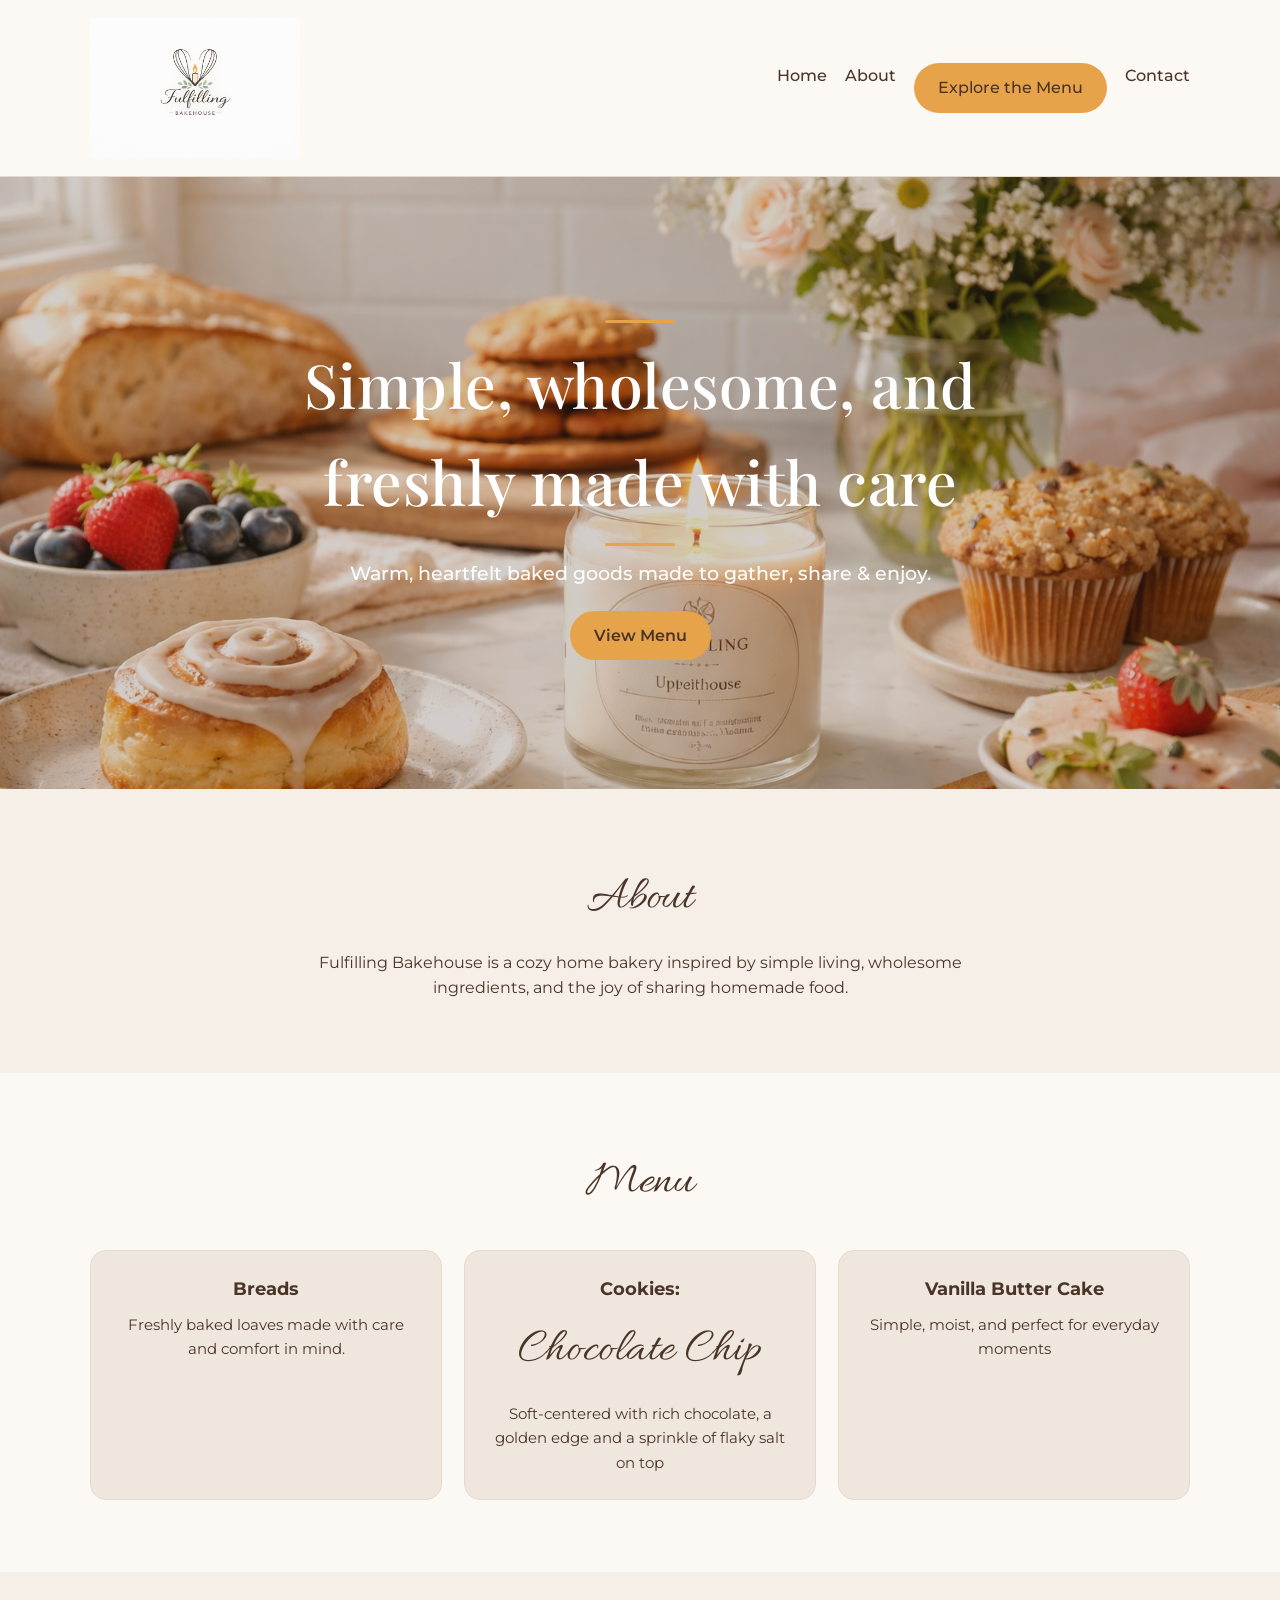
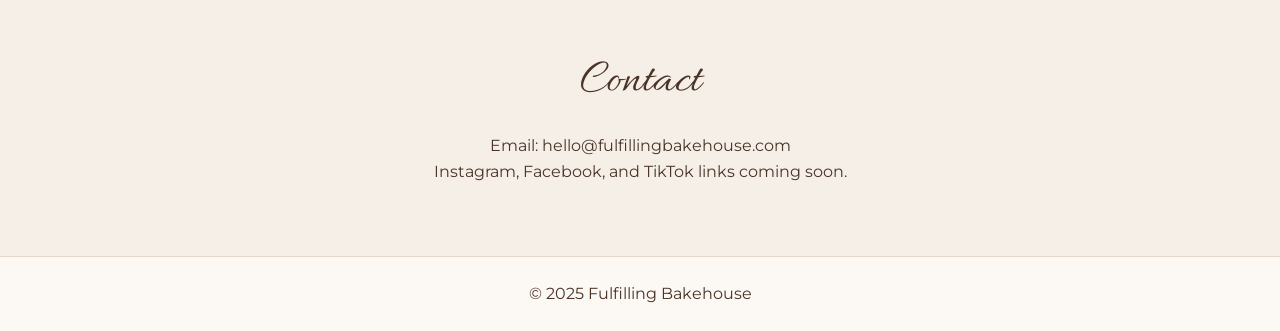
==== index.html @ fce3a34a "Update index.html" ====
<!DOCTYPE html>
<html lang="en">
<head>
  <meta charset="UTF-8" />
  <meta name="viewport" content="width=device-width, initial-scale=1.0" />
  <title>Fulfilling Bakehouse</title>
  <link rel="stylesheet" href="styles.css" />
</head>
<body>
  <header class="site-header">
    <div class="container header-inner">
      <img src="img/logo.png" alt="Fulfilling Bakehouse logo" class="logo" />

      <nav class="site-nav">
        <a href="#home">Home</a>
        <a href="#about">About</a>
        <a href="#menu" class="button">Explore the Menu</a>
        <a href="#contact">Contact</a>
      </nav>
    </div>
  </header>

  <main>
    <section id="home" class="hero">
      <img src="img/hero.png" alt="Fresh baked goods" class="hero-image" />
      <div class="hero-overlay">
        <div class="hero-content">
          <h1><h1>Simple, wholesome, and freshly made with care</h1></h1>
          <p>Warm, heartfelt baked goods made to gather, share & enjoy.</p>
          <a href="#menu" class="button">View Menu</a>
        </div>
      </div>
    </section>

    <section id="about" class="section">
      <div class="container narrow">
        <h2>About</h2>
        <p>
          Fulfilling Bakehouse is a cozy home bakery inspired by simple living,
          wholesome ingredients, and the joy of sharing homemade food.
        </p>
      </div>
    </section>

    <section id="menu" class="section section-alt">
      <div class="container">
        <h2>Menu</h2>
        <div class="cards">
          <article class="card">
            <h3>Breads</h3>
            <p>Freshly baked loaves made with care and comfort in mind.</p>
          </article>

          <article class="card">
            <h3>Cookies:</h3>
           <h2>Chocolate Chip</h2>
            <p>Soft-centered with rich chocolate, a golden edge and a sprinkle of flaky salt on top</p>
          </article>

          <div class="card">
    <h3>Vanilla Butter Cake</h3>
    <p>Simple, moist, and perfect for everyday moments</p>
  </div>
</div>
    </section>

    <section id="contact" class="section">
      <div class="container narrow">
        <h2>Contact</h2>
        <p>Email: hello@fulfillingbakehouse.com</p>
        <p>Instagram, Facebook, and TikTok links coming soon.</p>
      </div>
    </section>
  </main>

  <footer class="site-footer">
    <div class="container">
      <p>© 2025 Fulfilling Bakehouse</p>
    </div>
  </footer>
</body>
</html>
---- styles.css ----
@import url('https://fonts.googleapis.com/css2?family=Allura&family=Montserrat:wght@400;500;600&family=Playfair+Display:wght@400;500&display=swap');
:root {
  --color-bg: #F5EFE8;
  --color-text: #4A3428;
  --color-accent: #A8B8A2;
  --color-highlight: #E6A34A;
  --color-white-soft: #fcf8f4;
  --color-card: #efe7de;
  --color-border: #e4d9cf;
}

* {
  box-sizing: border-box;
  margin: 0;
  padding: 0;
}

html {
  scroll-behavior: smooth;
}

body {
  font-family: 'Montserrat', sans-serif;
  background: var(--color-bg);
  color: var(--color-text);
  line-height: 1.6;
}

img {
  display: block;
  max-width: 100%;
}

.container {
  width: min(1100px, 90%);
  margin: 0 auto;
}

.narrow {
  max-width: 720px;
}

.site-header {
  background: var(--color-white-soft);
  border-bottom: 1px solid var(--color-border);
}

.header-inner {
  display: flex;
  align-items: center;
  justify-content: space-between;
  gap: 24px;
  padding: 18px 0;
}

.logo {
  width: 210px;
  height: auto;
}

.site-nav {
  display: flex;
  flex-wrap: wrap;
  gap: 18px;
}

.site-nav a {
  text-decoration: none;
  color: var(--color-text);
  font-size: 0.98rem;
  font-weight: 500;
}

.site-nav a:hover {
  color: var(--color-highlight);
}

.hero {
  position: relative;
  min-height: 68vh;
}

.hero-image {
  width: 100%;
  height: 68vh;
  object-fit: cover;
}

.hero-overlay {
  position: absolute;
  inset: 0;
  background: rgba(74, 52, 40, 0.24);
  display: grid;
  place-items: center;
  text-align: center;
}

.hero-content {
  width: min(760px, 90%);
  color: #ffffff;
}

.hero-content h1 {
  font-family: 'Playfair Display', serif;
  font-size: clamp(2.6rem, 5vw, 3.8rem);
  font-weight: 500;
  letter-spacing: 0.5px;
  margin-bottom: 12px;
}

.hero-content h1::after {
  content: "";
  display: block;
  width: 70px;
  height: 3px;
  background: #E6A34A;
  margin: 14px auto 0;
  border-radius: 999px;
}

.hero-content p {
  font-size: clamp(1rem, 2vw, 1.2rem);
  margin-bottom: 22px;
  font-weight: 500;
}

.button {
  display: inline-block;
  padding: 12px 24px;
  background: var(--color-highlight);
  color: var(--color-text);
  text-decoration: none;
  border-radius: 999px;
  font-weight: 600;
}

.button:hover {
  filter: brightness(0.96);
}

.section {
  padding: 72px 0;
}

.section h2 {
  font-family: 'Allura', cursive;
  font-size: 3rem;
  font-weight: 400;
  margin-bottom: 12px;
  text-align: center;
}

.section p {
  text-align: center;
}

.section-alt {
  background: var(--color-white-soft);
}

.cards {
  margin-top: 28px;
  display: grid;
  grid-template-columns: repeat(3, 1fr);
  gap: 22px;
}

.card {
  background: var(--color-card);
  padding: 24px;
  border-radius: 16px;
  border: 1px solid var(--color-border);
}

.card h3 {
  margin-bottom: 10px;
  text-align: center;
  font-size: 1.1rem;
}

.card p {
  text-align: center;
  font-size: 0.96rem;
}

.site-footer {
  border-top: 1px solid var(--color-border);
  background: var(--color-white-soft);
  padding: 24px 0;
  text-align: center;
}

@media (max-width: 800px) {
  .header-inner {
    flex-direction: column;
  }

  .logo {
    width: 180px;
  }

  .cards {
    grid-template-columns: 1fr;
  }

  .hero-image {
    height: 56vh;
  }

  .hero {
    min-height: 56vh;
  }
}
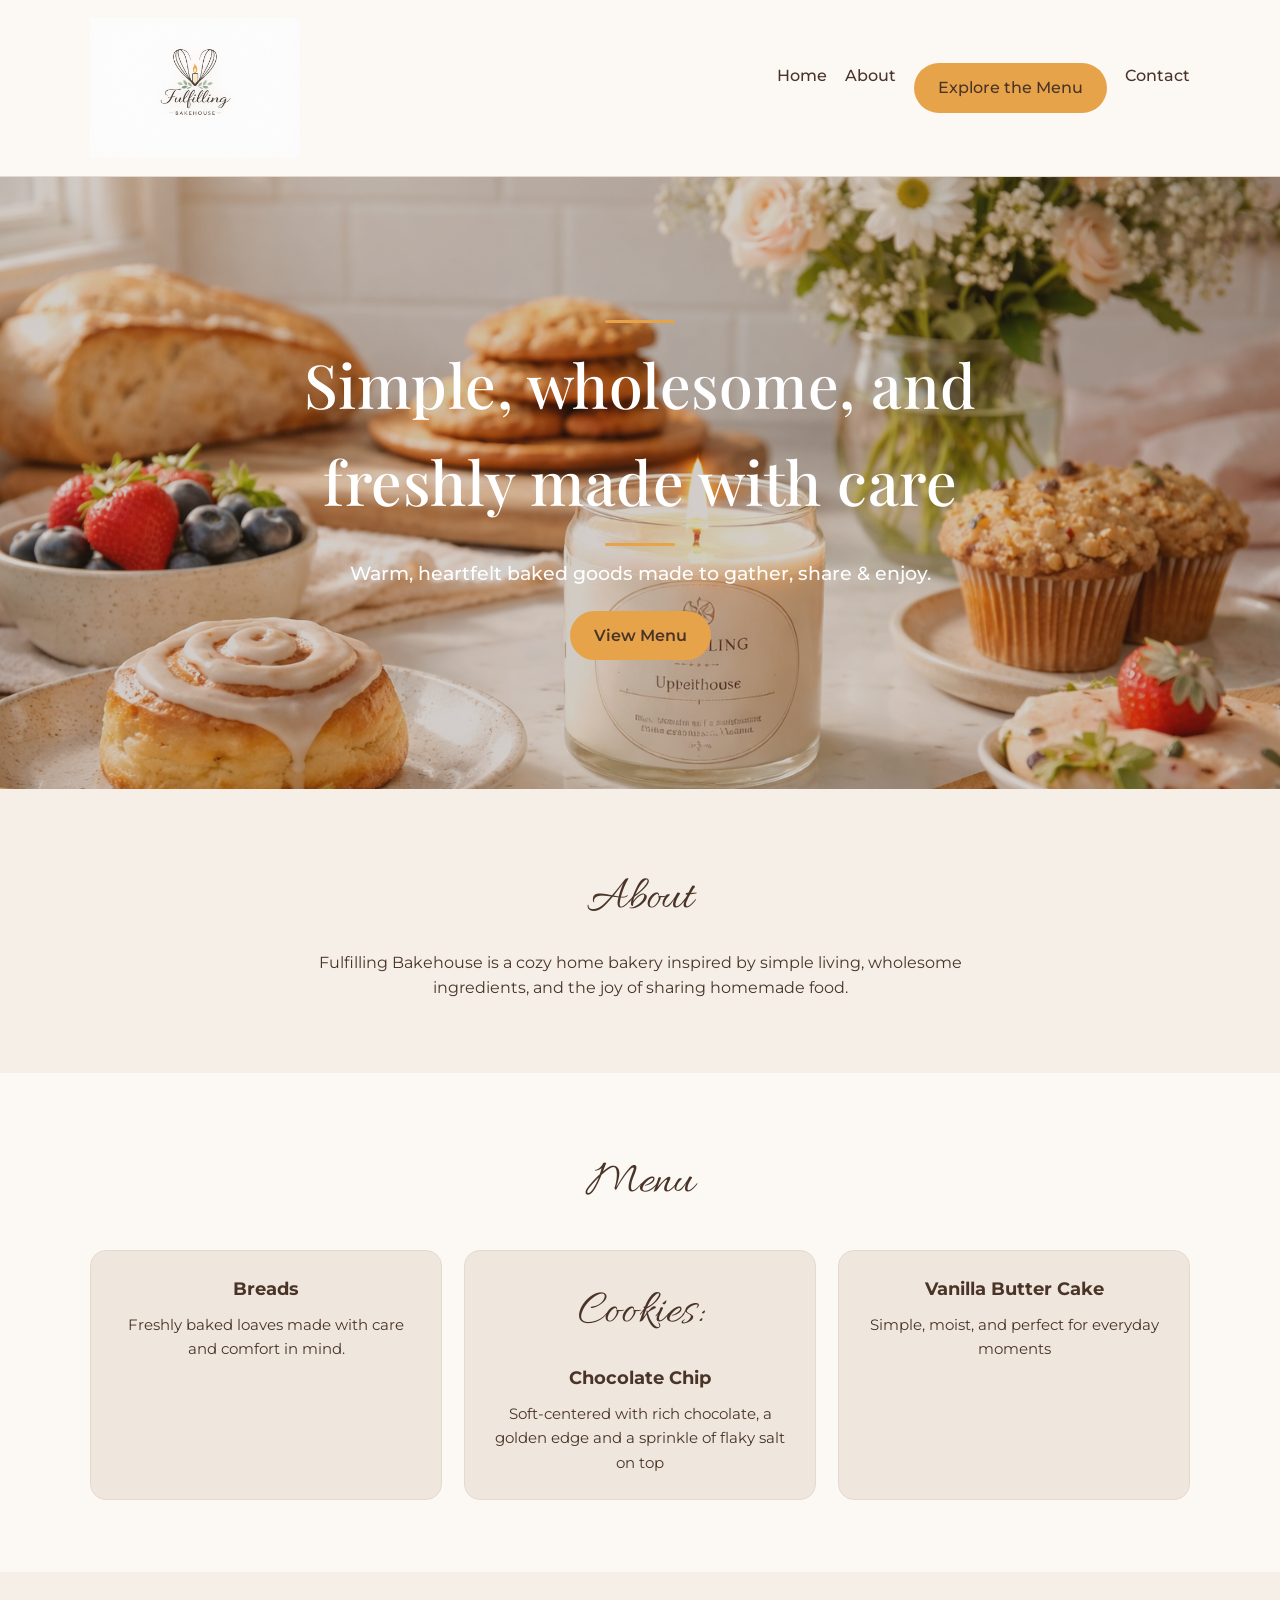
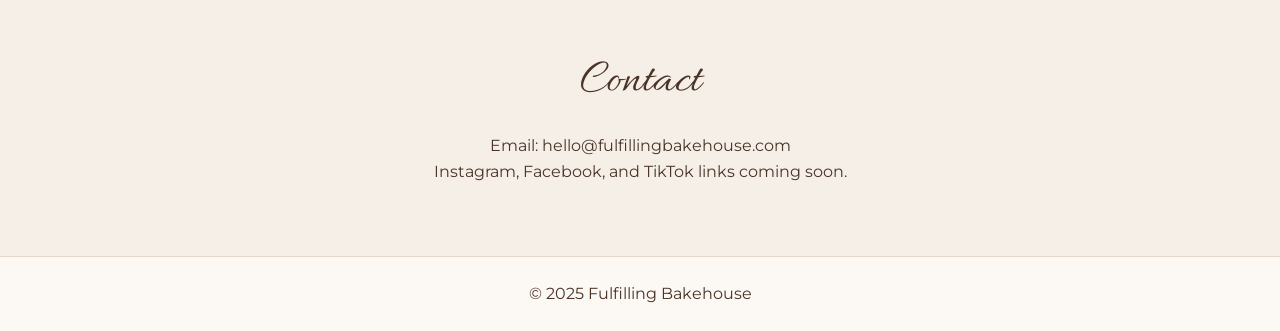
==== commit 1eddc218: "Update index.html" ====
--- a/index.html
+++ b/index.html
@@ -52,8 +52,8 @@
           </article>
 
           <article class="card">
-            <h3>Cookies:</h3>
-           <h2>Chocolate Chip</h2>
+            <h2>Cookies:</h2>
+             <h3>Chocolate Chip</h3>
             <p>Soft-centered with rich chocolate, a golden edge and a sprinkle of flaky salt on top</p>
           </article>
 
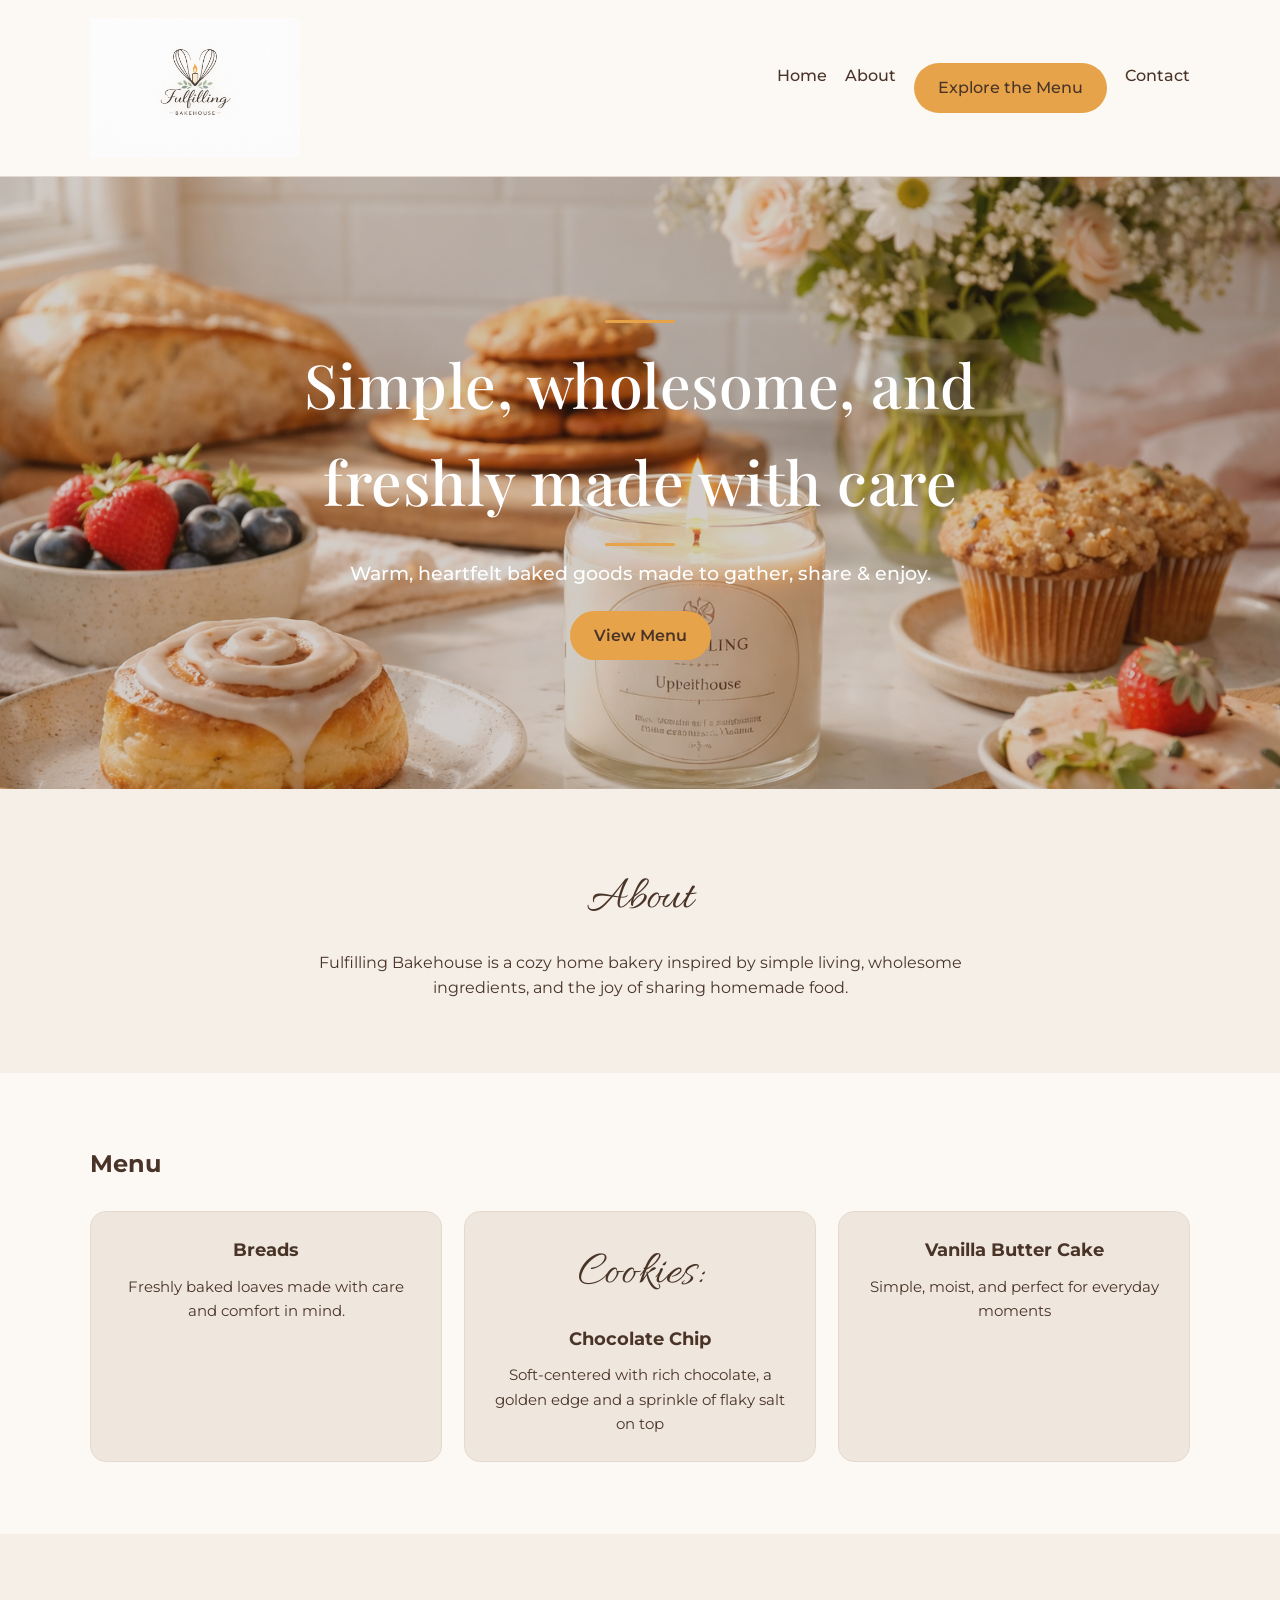
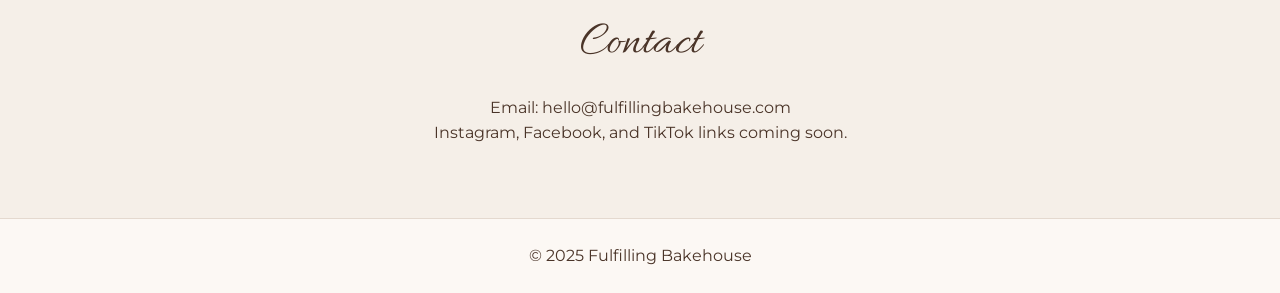
==== commit 4d6fa293: "Update index.html" ====
--- a/index.html
+++ b/index.html
@@ -44,7 +44,7 @@
 
     <section id="menu" class="section section-alt">
       <div class="container">
-        <h2>Menu</h2>
+        <h1>Menu</h1>
         <div class="cards">
           <article class="card">
             <h3>Breads</h3>
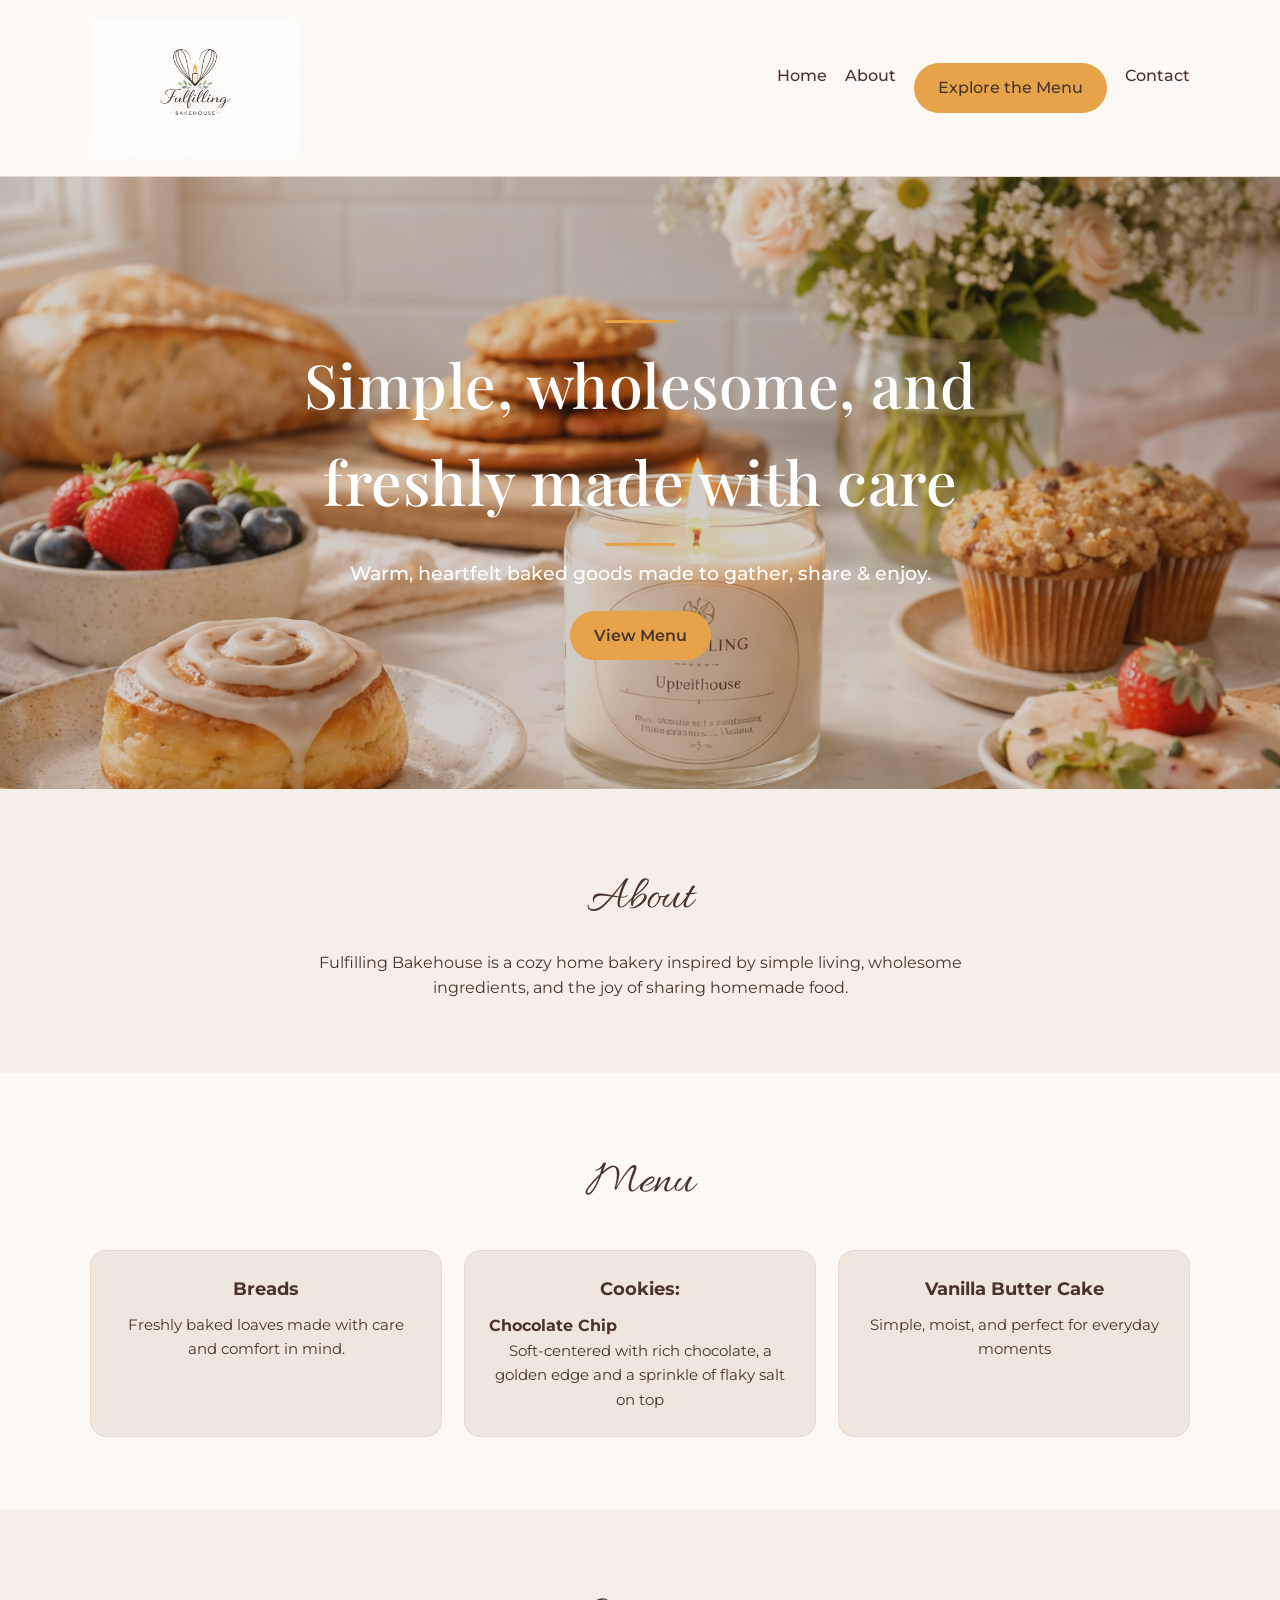
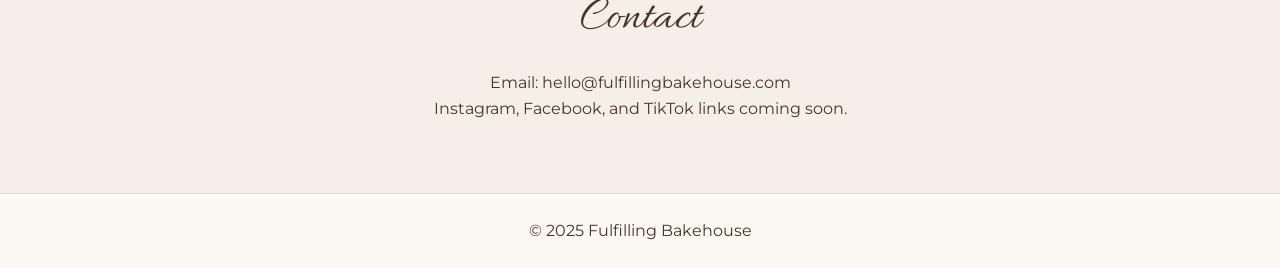
==== commit 0622b351: "Update index.html" ====
--- a/index.html
+++ b/index.html
@@ -44,7 +44,7 @@
 
     <section id="menu" class="section section-alt">
       <div class="container">
-        <h1>Menu</h1>
+        <h2>Menu</h2>
         <div class="cards">
           <article class="card">
             <h3>Breads</h3>
@@ -52,8 +52,8 @@
           </article>
 
           <article class="card">
-            <h2>Cookies:</h2>
-             <h3>Chocolate Chip</h3>
+            <h3>Cookies:</h3>
+             <h4>Chocolate Chip</h4>
             <p>Soft-centered with rich chocolate, a golden edge and a sprinkle of flaky salt on top</p>
           </article>
 
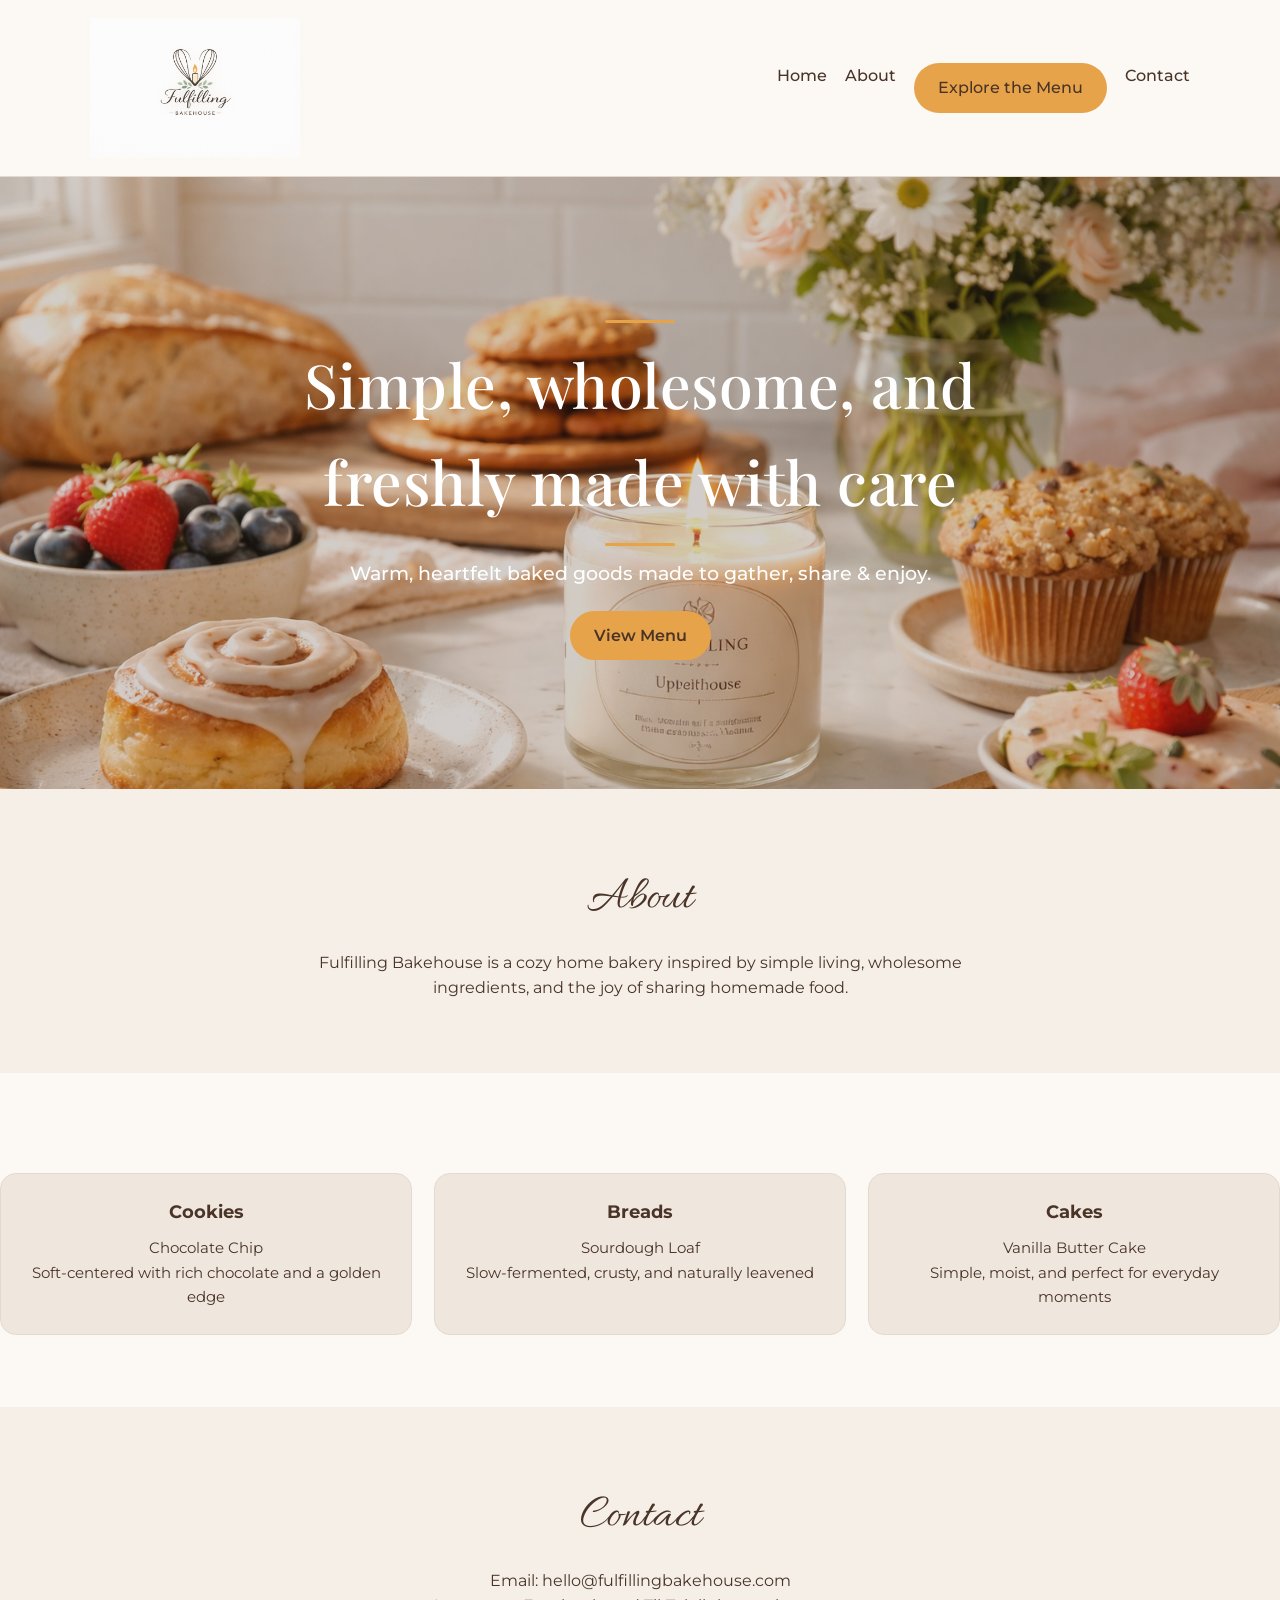
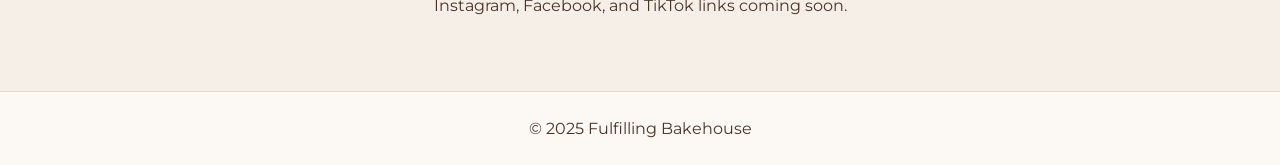
==== commit 9b1fb3da: "Update index.html" ====
--- a/index.html
+++ b/index.html
@@ -43,24 +43,26 @@
     </section>
 
     <section id="menu" class="section section-alt">
-      <div class="container">
-        <h2>Menu</h2>
-        <div class="cards">
-          <article class="card">
-            <h3>Breads</h3>
-            <p>Freshly baked loaves made with care and comfort in mind.</p>
-          </article>
+      <div class="cards">
 
-          <article class="card">
-            <h3>Cookies:</h3>
-             <h4>Chocolate Chip</h4>
-            <p>Soft-centered with rich chocolate, a golden edge and a sprinkle of flaky salt on top</p>
-          </article>
+  <div class="card">
+    <h3>Cookies</h3>
+    <p class="item-name">Chocolate Chip</p>
+    <p class="item-desc">Soft-centered with rich chocolate and a golden edge</p>
+  </div>
 
-          <div class="card">
-    <h3>Vanilla Butter Cake</h3>
-    <p>Simple, moist, and perfect for everyday moments</p>
+  <div class="card">
+    <h3>Breads</h3>
+    <p class="item-name">Sourdough Loaf</p>
+    <p class="item-desc">Slow-fermented, crusty, and naturally leavened</p>
   </div>
+
+  <div class="card">
+    <h3>Cakes</h3>
+    <p class="item-name">Vanilla Butter Cake</p>
+    <p class="item-desc">Simple, moist, and perfect for everyday moments</p>
+  </div>
+
 </div>
     </section>
 
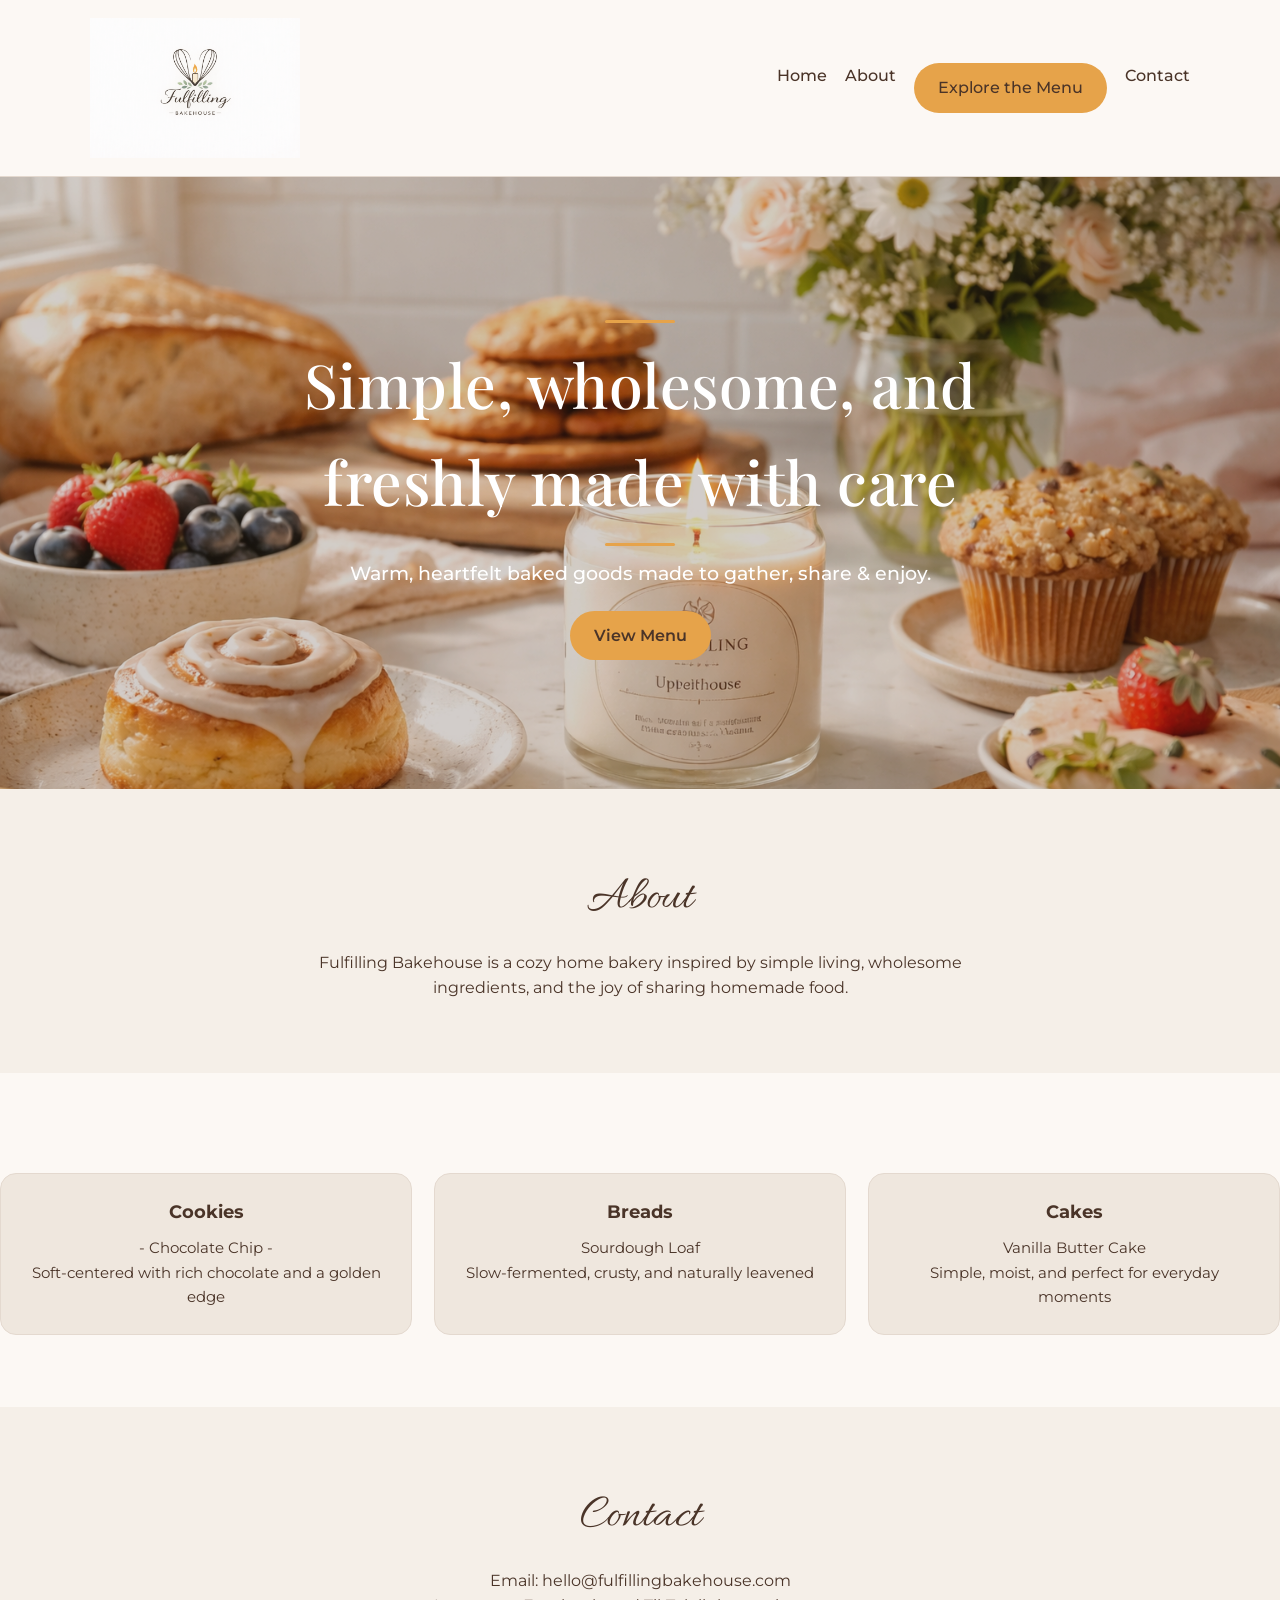
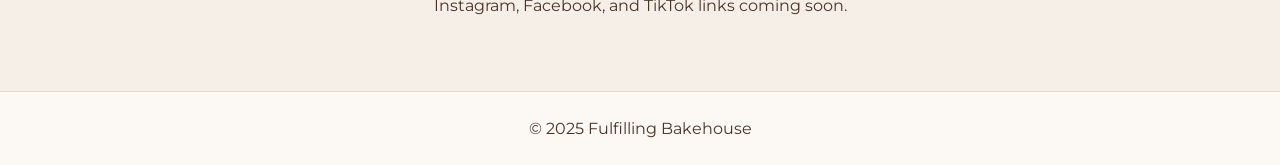
==== commit 8c2ee6ae: "Update index menu items" ====
--- a/index.html
+++ b/index.html
@@ -47,7 +47,7 @@
 
   <div class="card">
     <h3>Cookies</h3>
-    <p class="item-name">Chocolate Chip</p>
+    <p class="item-name">- Chocolate Chip -</p>
     <p class="item-desc">Soft-centered with rich chocolate and a golden edge</p>
   </div>
 
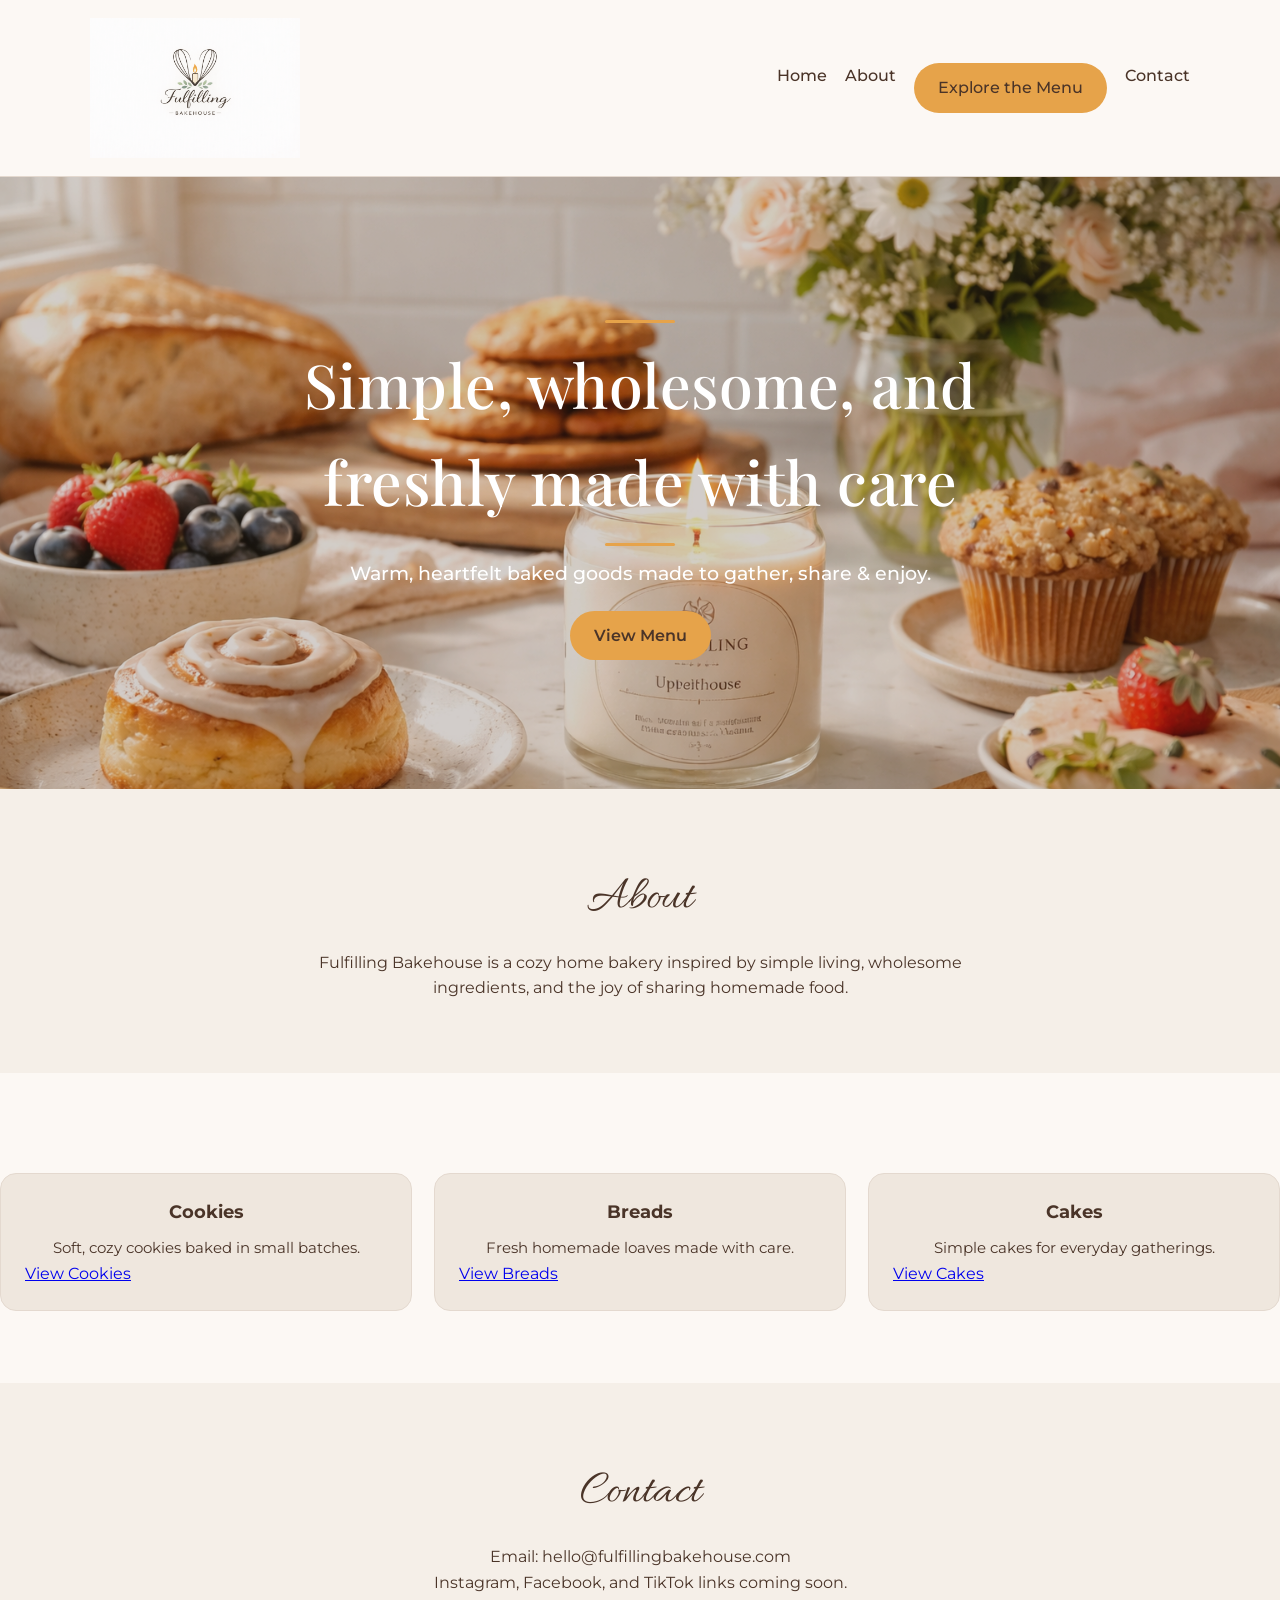
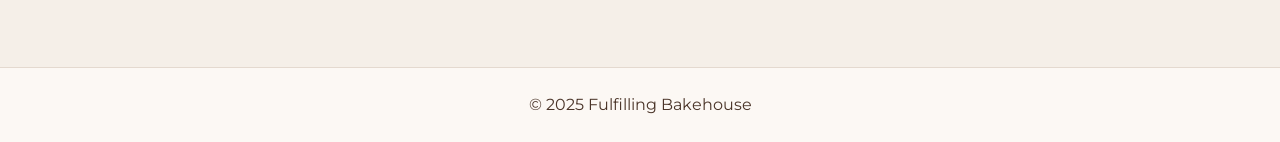
==== commit b92a2b62: "Update index.html menu" ====
--- a/index.html
+++ b/index.html
@@ -43,26 +43,24 @@
     </section>
 
     <section id="menu" class="section section-alt">
-      <div class="cards">
-
+     <div class="cards">
   <div class="card">
     <h3>Cookies</h3>
-    <p class="item-name">- Chocolate Chip -</p>
-    <p class="item-desc">Soft-centered with rich chocolate and a golden edge</p>
+    <p>Soft, cozy cookies baked in small batches.</p>
+    <a href="cookies.html" class="text-link">View Cookies</a>
   </div>
 
   <div class="card">
     <h3>Breads</h3>
-    <p class="item-name">Sourdough Loaf</p>
-    <p class="item-desc">Slow-fermented, crusty, and naturally leavened</p>
+    <p>Fresh homemade loaves made with care.</p>
+    <a href="breads.html" class="text-link">View Breads</a>
   </div>
 
   <div class="card">
     <h3>Cakes</h3>
-    <p class="item-name">Vanilla Butter Cake</p>
-    <p class="item-desc">Simple, moist, and perfect for everyday moments</p>
+    <p>Simple cakes for everyday gatherings.</p>
+    <a href="cakes.html" class="text-link">View Cakes</a>
   </div>
-
 </div>
     </section>
 
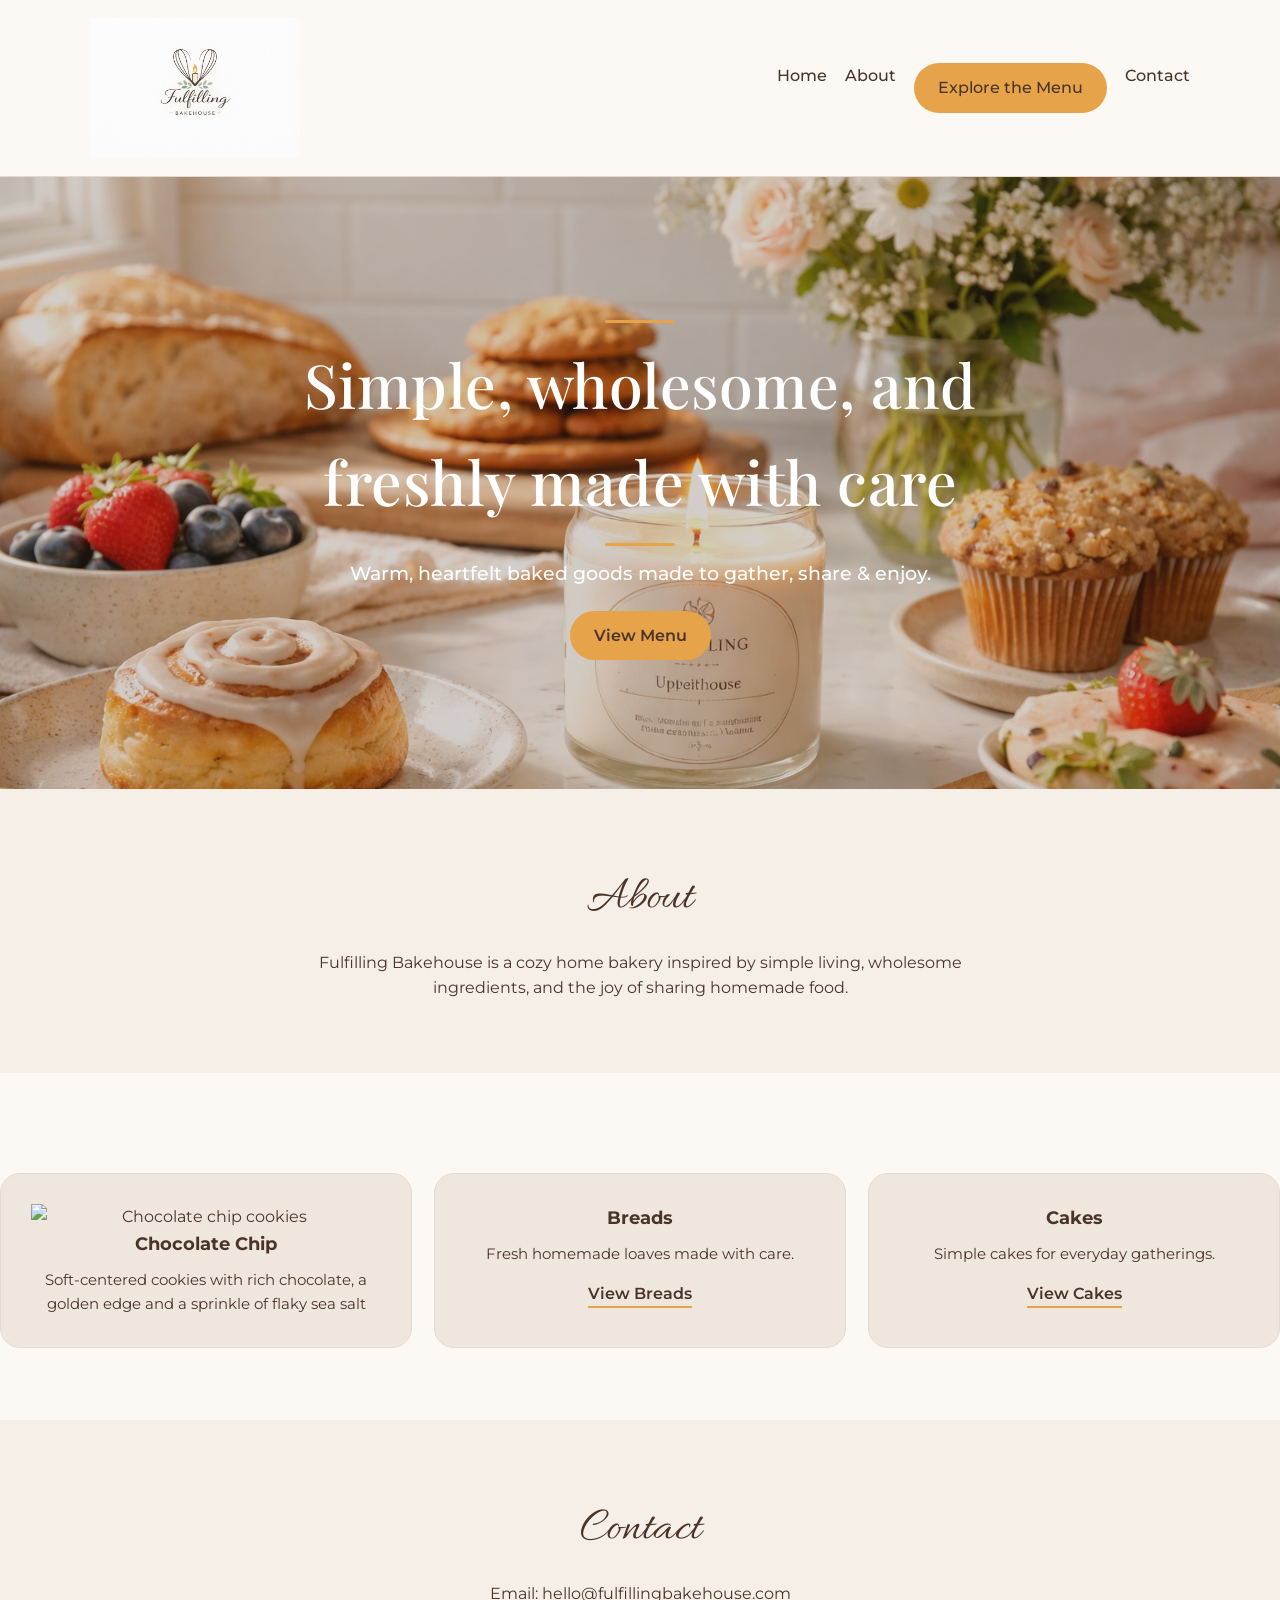
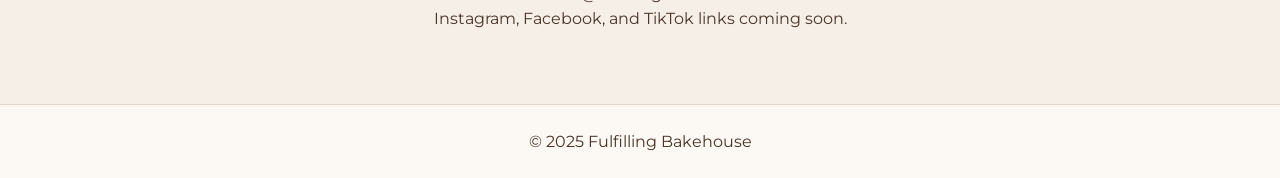
==== commit 287295b6: "Update index.html" ====
--- a/index.html
+++ b/index.html
@@ -45,10 +45,14 @@
     <section id="menu" class="section section-alt">
      <div class="cards">
   <div class="card">
-    <h3>Cookies</h3>
-    <p>Soft, cozy cookies baked in small batches.</p>
-    <a href="cookies.html" class="text-link">View Cookies</a>
-  </div>
+  <img src="img/chocolatechip.png" alt="Chocolate chip cookies">
+
+  <h3>Chocolate Chip</h3>
+
+  <p class="item-desc">
+    Soft-centered cookies with rich chocolate, a golden edge and a sprinkle of flaky sea salt
+  </p>
+</div>
 
   <div class="card">
     <h3>Breads</h3>
--- a/styles.css
+++ b/styles.css
@@ -167,9 +167,10 @@
 
 .card {
   background: var(--color-card);
-  padding: 24px;
-  border-radius: 16px;
+  padding: 30px;
+  border-radius: 20px;
   border: 1px solid var(--color-border);
+  text-align: center;
 }
 
 .card h3 {
@@ -211,3 +212,44 @@
     min-height: 56vh;
   }
 }
+@media (max-width: 800px) {
+  .header-inner {
+    flex-direction: column;
+  }
+
+  .logo {
+    width: 180px;
+  }
+
+  .cards {
+    grid-template-columns: 1fr;
+  }
+
+  .hero-image {
+    height: 56vh;
+  }
+
+  .hero {
+    min-height: 56vh;
+  }
+}
+
+/* 👇 ADD THIS BELOW */
+
+.text-link {
+  display: inline-block;
+  margin-top: 14px;
+  color: var(--color-text);
+  font-weight: 600;
+  text-decoration: none;
+  border-bottom: 2px solid var(--color-highlight);
+}
+
+.text-link:hover {
+  color: var(--color-highlight);
+}
+.section h1 {
+  font-family: 'Playfair Display', serif;
+  font-size: 2.4rem;
+  margin-bottom: 10px;
+}
